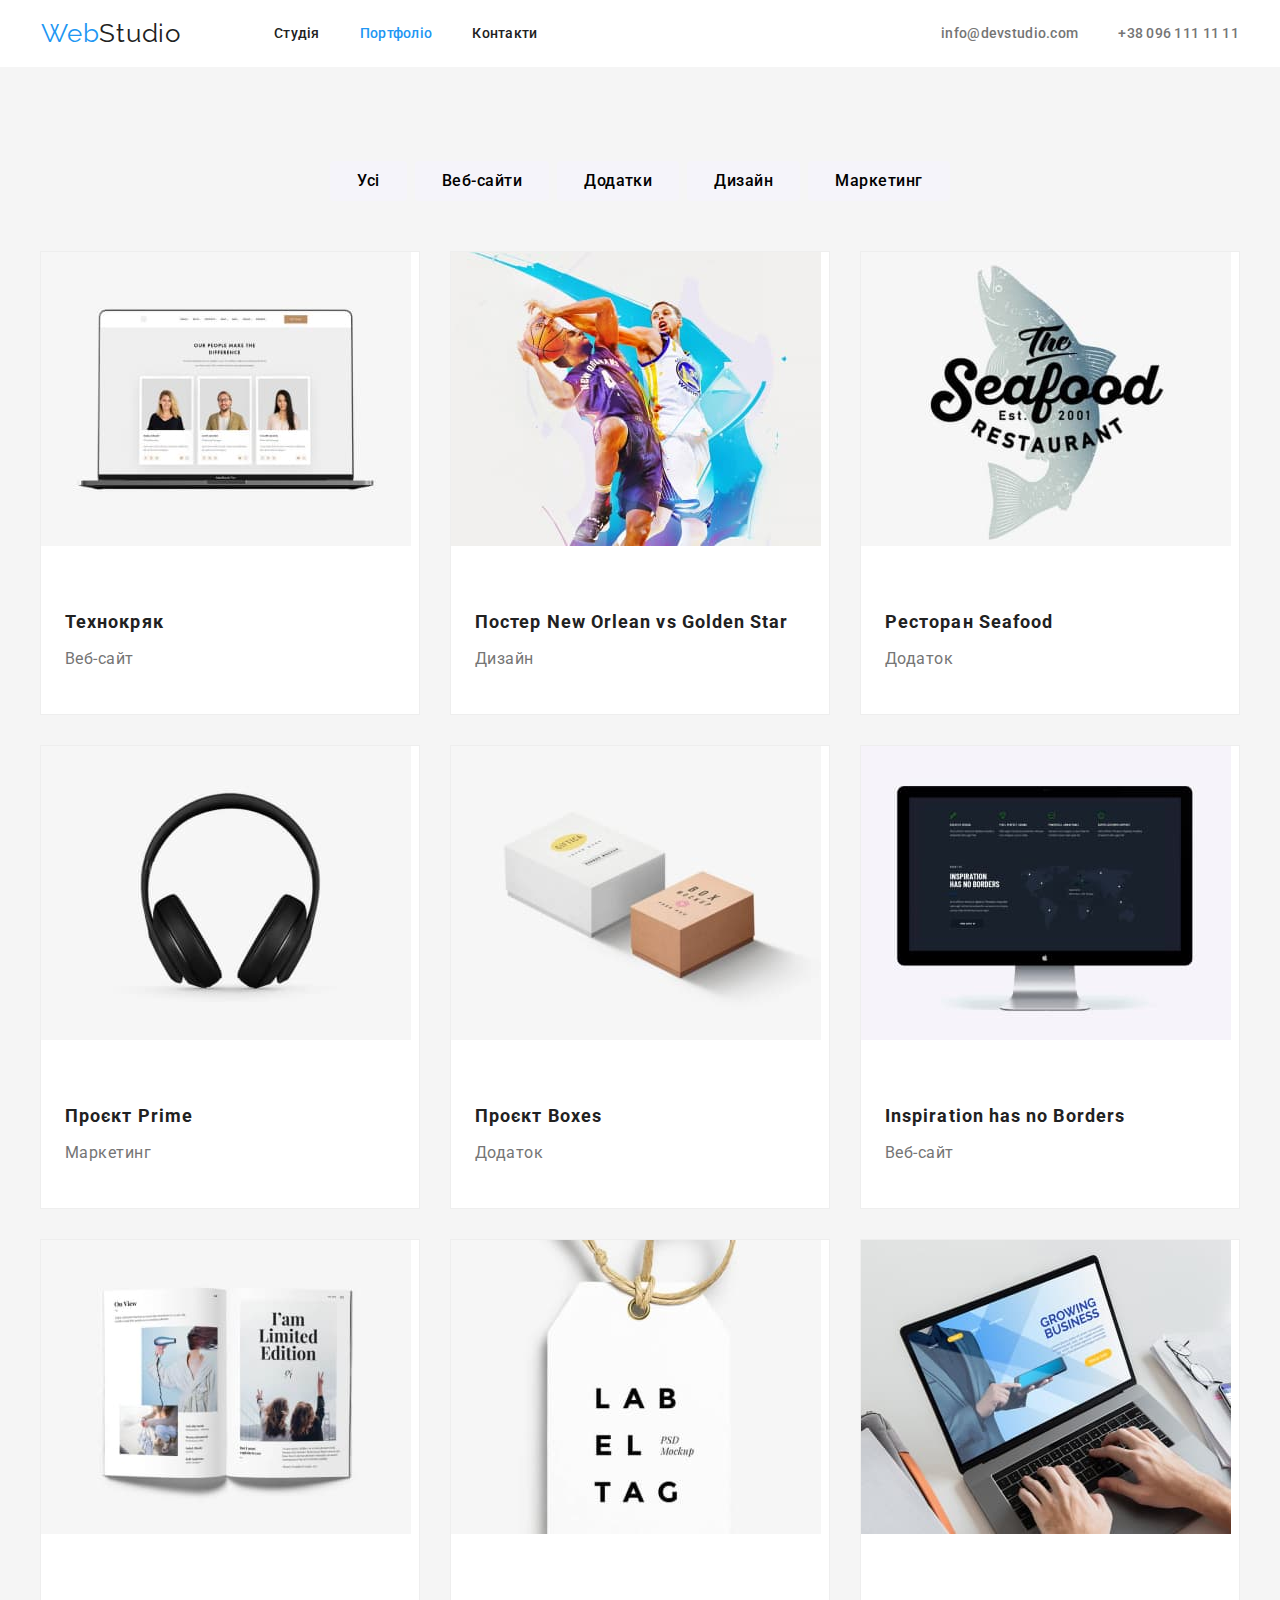
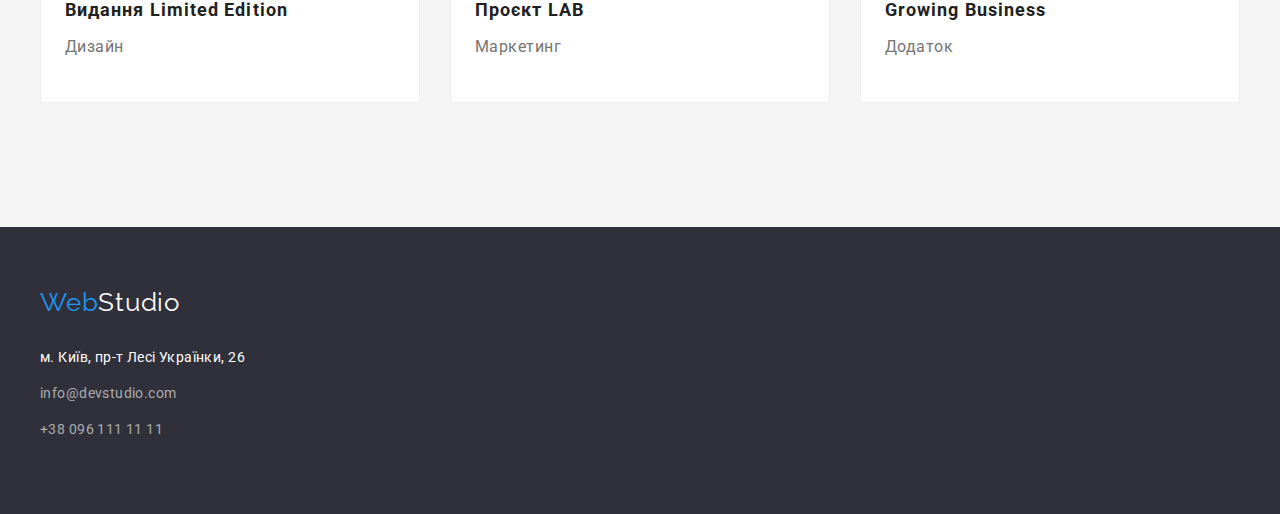
==== portfolio.html @ aa5d80b4 "Initial commit" ====
<!DOCTYPE html>
<html lang="uk">
<head>
    <meta charset="UTF-8">
    <meta http-equiv="X-UA-Compatible" content="IE=edge">
    <meta name="viewport" content="width=device-width, initial-scale=1.0">
    <title>Портфоліо</title>
    <link rel="preconnect" href="https://fonts.googleapis.com">
    <link rel="preconnect" href="https://fonts.gstatic.com" crossorigin>
    <link href="https://fonts.googleapis.com/css2?family=Raleway:wght@700&family=Roboto:wght@400;500;700;900&display=swap" rel="stylesheet">
        <link rel="stylesheet" href="https://cdnjs.cloudflare.com/ajax/libs/modern-normalize/1.1.0/modern-normalize.min.css">
    <link rel="stylesheet" href="./css/styles.css">
</head>
<body>
   <header class="page-header">
         <section class="section header">  
           <div class="container header">
        <nav class="site-nav">
            
        <a href="/" class="logo-link">
        <span class="logo-accent">Web</span>Studio
        </a>

        <ul class="site-nav list">
            <li class="item"><a href="./index.html" class="nav-link" >Студія</a></li>
            <li class="item"><a href="/" class="current nav-link">Портфоліо</a></li>
            <li class="item"><a href="#" class="nav-link">Контакти</a></li>

        </ul>
        </nav>

                <ul class="contacts list">
                 <li class="contacts-item"><a href="mailto:info@devstudio.com" class="nav-link contacts">info@devstudio.com</a></li>
                
                <li class="contacts-item"><a href="tel:+380961111111" class="nav-link contacts">+38 096 111 11 11</a>
                </li>
                </ul>
            </div>
    
    </section>
    </header>

<main>
    <section class="section portfolio">
<h1 class="visually-hidden">Портфоліо WebStudio</h1>

    <div class="container">
        <h2 class="visually-hidden">Фільтри</h2>
        <ul class="filter list">
        <li class="filter item"><button type="button" class="button filter">Усі</button></li>
        <li class="filter item"><button type="button" class="button filter">Веб-сайти</button></li>
        <li class="filter item"><button type="button" class="button filter">Додатки</button></li>
        <li class="filter item"><button type="button" class="button filter">Дизайн</button></li>
        <li class="filter item"><button type="button" class="button filter">Маркетинг</button></li>
    </ul>
<h2 class="visually-hidden">Проєкти WebStudio</h2>
    <ul class="projects list">
        <li class="projects item">
            <img src="./images/project1.jpg" alt="Веб-сайт Технокряку" width="370px"> <div class="project-fill">            <h3 class="project-title">Технокряк</h3>
            <p class="project-text">Веб-сайт</p></div>

        </li>
        <li class="projects item">
            <img src="./images/project2.jpg" alt="Постер New Orlean vs Golden Star" width="370px"> <div class="project-fill">            <h3 class="project-title">Постер New Orlean vs Golden Star</h3>
            <p class="project-text">Дизайн</p></div>

        </li>
        <li class="projects item">
            <img src="./images/project3.jpg" alt="Лого ресторану Seafood" width="370px"> <div class="project-fill">            <h3 class="project-title">Ресторан Seafood</h3>
            <p class="project-text">Додаток</p></div>

        </li>
        <li class="projects item">
            <img src="./images/project4.jpg" alt="Навушники Prime" width="370px"> <div class="project-fill">            <h3 class="project-title">Проєкт Prime</h3>
            <p class="project-text">Маркетинг</p></div>

        </li>
        <li class="projects item">
            <img src="./images/project5.jpg" alt="Лого проєкту Boxes" width="370px"> <div class="project-fill">            <h3 class="project-title">Проєкт Boxes</h3>
            <p class="project-text">Додаток</p></div>

        </li>
        <li class="projects item">
            <img src="./images/project6.jpg" alt="Веб-сайт Inspiration has no borders" width="370px"> <div class="project-fill">            <h3 class="project-title">Inspiration has no Borders</h3>
            <p class="project-text">Веб-сайт</p></div>

        </li>
        <li class="projects item">
            <img src="./images/project7.jpg" alt="Журнал Limited Edition" width="370px"> <div class="project-fill">            <h3 class="project-title">Видання Limited Edition</h3>
            <p class="project-text">Дизайн</p></div>

        </li>
        <li class="projects item">
            <img src="./images/project8.jpg" alt="Проєкт LAB" width="370px"> <div class="project-fill">            <h3 class="project-title">Проєкт LAB</h3>
            <p class="project-text">Маркетинг</p></div>

        </li>
        <li class="projects item">
            <img src="./images/project9.jpg" alt="Додаток Growing Business" width="370px"> <div class="project-fill">            <h3 class="project-title">Growing Business</h3>
            <p class="project-text">Додаток</p></div>

        </li>
    </ul>
</div>

</section>
</main>

    <footer class="page-footer">
    <section class="section footer">        
        <div class="container">
                <a href="/" class="logo-link footer">
        <span class="logo-accent">Web</span><span class="logo-footer">Studio</span>
        </a>

            <address class="address">
            <ul class="address list">
                <li>
                    <a href=https://goo.gl/maps/CPtrU1FHBa2aNyZL9 target="_blank" rel="noopener noreferrer nofollow" class="address-link map">м. Київ, пр-т Лесі Українки, 26</a>
                </li>
                <li>
                    <a href="mailto:info@devstudio.com" class="address-link">info@devstudio.com</a>
                </li>
                <li>
                    <a href="tel:+380961111111" class="address-link">+38 096 111 11 11</a>
                </li>
            </ul>
        </address>
        </div>
    </section>


    </footer>
</body>
</html>
---- css/styles.css ----
:root {
  --color-primary: #212121;
  --color-secondary: #757575;
  --color-accent: #2196f3;
  --color-highlight: #ffffff;
  --background-primary: #f5f5f5;
  --background-secondary: #f5f4fa;
  --background-accent: #2f303a;
  --color-active: #188ce8;
  --background-body: #e5e5e5;
  --border-color: #EEEEEE;
}

html {
  box-sizing: border-box;
}

*,
*::before,
*::after {
  box-sizing: inherit;
}

body {
  margin: 0px;
  background-color: var(--background-body);
  color: var(--color-primary);
  font-family: 'Roboto', sans-serif;
}

img {
    display: block;
    max-width: 100%;
    height: auto;
}

.container {
  width: 1230px;
  padding: 0 15px;
  margin-left: auto;
  margin-right: auto; 
  /* outline: 2px solid tomato; */
}

.container.header {
  display: flex;
  align-items: center;
  border: 1px solid transparent;
}

.button {
  border-radius: 4px;
  font-family: inherit;
  font-style: normal;

  display: inline-block;
  align-items: center;
  text-align: center;


  border: 1px solid transparent;
  cursor: pointer;
}

.list {
  list-style: none;
  padding: 0;
  margin: 0;
}

.section {
  background-color: var(--color-highlight);
  padding-bottom: 94px;
  padding-top: 94px;
}

.visually-hidden {
  position: absolute;
  white-space: nowrap;
  width: 1px;
  height: 1px;
  overflow: hidden;
  border: 0;
  padding: 0;
  clip: rect(0 0 0 0);
  clip-path: inset(50%);
  margin: -1px;
}

.site-nav {
  display: flex;
  align-items: center;
}



.site-nav .item:not(:last-child) {
  margin-right: 40px;
}



.contacts {
  font-weight: 500;
  font-size: 14px;
  line-height: 1.142;
  letter-spacing: 0.02em;
}

.contacts a {
  text-decoration: none;

  color: var(--color-secondary);
}
.contacts a:hover,
.contacts a:focus {
  color: var(--color-accent);
}


.nav-link {


  font-style: normal;
  font-weight: 500;
  font-size: 14px;
  line-height: 1.142px;
  letter-spacing: 0.02em;

  text-decoration: none;
  color: inherit;
}
.nav-link:hover,
.nav-link:focus {
  color: var(--color-accent);
}
.current {
  color: var(--color-accent);
}

.contacts.list {
  display: flex;
  margin-left: auto;
}

.contacts-item:not(:last-child) {
  margin-right: 40px;
}

.nav-link,
.nav-link.contacts {
  display: block;
  padding-top: 32px;
  padding-bottom: 32px;
}

.logo-link {
  text-decoration: none;
  color: inherit;

  font-family: 'Raleway', sans-serif;
  font-style: normal;

  font-size: 26px;
  line-height: 1.192;
  letter-spacing: 0.03em;
  display: inline-block;

    margin-right: 93px;
}
.logo-accent {
  color: var(--color-accent);
}



.section.portfolio {
  background-color: var(--background-primary);
}

.section.qualities {
  background-color: var(--background-primary);
}

.section.activities {
  background-color: var(--background-primary);
  padding-top: 0px;
}

.section.team {
  background-color: var(--color-highlight);
  padding-top: 94px;
}

.section.footer { background: var(--background-accent);
  padding-top: 60px;
  padding-bottom: 60px;
}

.section.header {
  background: var(--color-highlight);
  padding: 0px;
}

 .hero {
  background-color: var(--background-accent);
  text-align: center;
  padding-top: 200px;
  padding-bottom: 200px;
} 

.hero-title {
  margin-top: 0;
  margin-bottom: 30px;
  font-style: normal;
  font-weight: 900;
  font-size: 44px;
  line-height: 1.363;
  
  text-align: center;
  letter-spacing: 0.06em;
  text-transform: uppercase;

  color: var(--color-highlight);
  
}



.button.hero {
  box-shadow: 0px 4px 4px rgba(0, 0, 0, 0.15);
  padding: 11px 24px;
  min-width: 200px;
  letter-spacing: 0.06em;
  color: var(--color-highlight);
  background: var(--color-accent);
  font-weight: 700;
  font-size: 16px;
  line-height: 1.875;
}

.button.hero:hover,
.button.hero:focus {
  background: var(--color-active);
}

.section-title {
  font-style: normal;
  font-size: 36px;
  line-height: 1.166;
  text-align: center;
  letter-spacing: 0.03em;
  margin-bottom: 50px;
  margin-top: 0px;
  color: var(--color-primary);
}

.qualities.list {
  display:flex;
}

.quality-item {
  width:calc((100% - 3*30px) / 4);
}

.quality-item:not(:last-child) {
  margin-right: 30px;
}



.quality-title {
  align-items: center;
  
  font-style: normal;
  font-size: 14px;
  line-height: 1.142;
  letter-spacing: 0.03em;
  text-transform: uppercase;

  color: inherit;
  margin-top: 0px;
  margin-bottom: 10px;
}

.quality-text {
  font-style: normal;
  font-size: 14px;
  line-height: 1.714;

  letter-spacing: 0.03em;

  color: var(--color-secondary);

  display: inline-block;
  width: 270px;

  margin-top: 0;
  margin-bottom: 0;
  text-align: left;

}

.activities.list {
  display: flex;
}

.activities.item {
  width:calc((100%-2*30px)/3);
}

.activities.item:not(:last-child)
{margin-right: 30px;
}

.cards.list {
  display: flex;
}

.cards .item {
  width:calc( (100%-3*30px)/4) ;
}

.cards .item:not(:last-child){
  margin-right: 30px;
}

.card-title {
  font-style: normal;
  font-weight: 500;
  font-size: 16px;
  line-height: 1.1875;

  text-align: center;
  letter-spacing: 0.03em;

  color: inherit;

  margin-top: 30px;
  margin-bottom: 10px;
}

.card-text {
  font-style: normal;
  font-size: 16px;
  line-height: 1.1875;

  text-align: center;
  letter-spacing: 0.03em;

  color: var(--color-secondary);
  margin: 0;
  
}

.cards > .item { 
  box-shadow: 0px 1px 3px rgba(0, 0, 0, 0.12), 0px 1px 1px rgba(0, 0, 0, 0.14), 0px 2px 1px rgba(0, 0, 0, 0.2);
  border-radius: 0px 0px 4px 4px;
  border-bottom: 1px solid transparent;
}

.card.content { 
padding-bottom: 30px;
padding-left: 70px;
padding-right: 70px;
}





.logo-link.footer{
  padding-right: 0px;
  padding-bottom: 28px;
}

.logo-footer{
    color: var(--color-highlight);
}

.address {
  font-style: normal;

  font-size: 14px;
  line-height: 1.71;
  letter-spacing: 0.03em;
}

.address-link {
  text-decoration: none;
  display: inline-block;
  margin-bottom: 12px;
  color: rgba(255, 255, 255, 0.6);
}

.address-link:hover,
.address-link:focus {
  color: var(--color-accent);
}

.address-link.map {
  color: var(--color-highlight);
}

/* PORTFOLIO EXCLUSIVE */

.filter.list {
  display: flex;
  align-items: center;
  justify-content: center;
  margin-bottom: 50px;
}


.filter.item:not(:last-child) {
  margin-right: 8px;
}

.button.filter {
  font-weight: 500;
  font-size: 16px;
  line-height: 1.625;
  letter-spacing: 0.03em;

  background: var(--background-secondary);  

  padding: 6px 26px;
  /* min-width: 67px; */

}

.button.filter:hover,
.button.filter:focus {
  background: var(--color-active);
  color: var(--color-highlight);
  background: var(--color-accent);
  border-radius: 4px;
  box-shadow: 0px 3px 1px rgba(0, 0, 0, 0.1), 0px 1px 2px rgba(0, 0, 0, 0.08),
    0px 2px 2px rgba(0, 0, 0, 0.12);

    
}

.projects.list {
  display: flex;
  flex-wrap: wrap;
}

.projects.item {
  width:calc((100% - 2*30px) / 3);
margin-right: 30px;
margin-bottom: 30px;

border: 1px solid var(--border-color);
background-color: var(--color-highlight);
}

.projects.item:nth-child(3n) {
  margin-right: 0px;
}

 .projects.item:last-child(-n+3) { 
 margin-bottom: 0px; 
 } 

.projects.item > img {
  margin-bottom: 20px;
}

.project-title {
  font-style: normal;
  font-size: 18px;
  line-height: 2;
  letter-spacing: 0.06em;
  margin-bottom: 4px;
}

.project-text {
  font-style: normal;
  font-size: 16px;
  line-height: 1.875;

  letter-spacing: 0.03em;

  color: var(--color-secondary);

  margin-top: 0px;
  margin-bottom: 20px;
}

.project-fill {
  padding: 20px 24px;
}
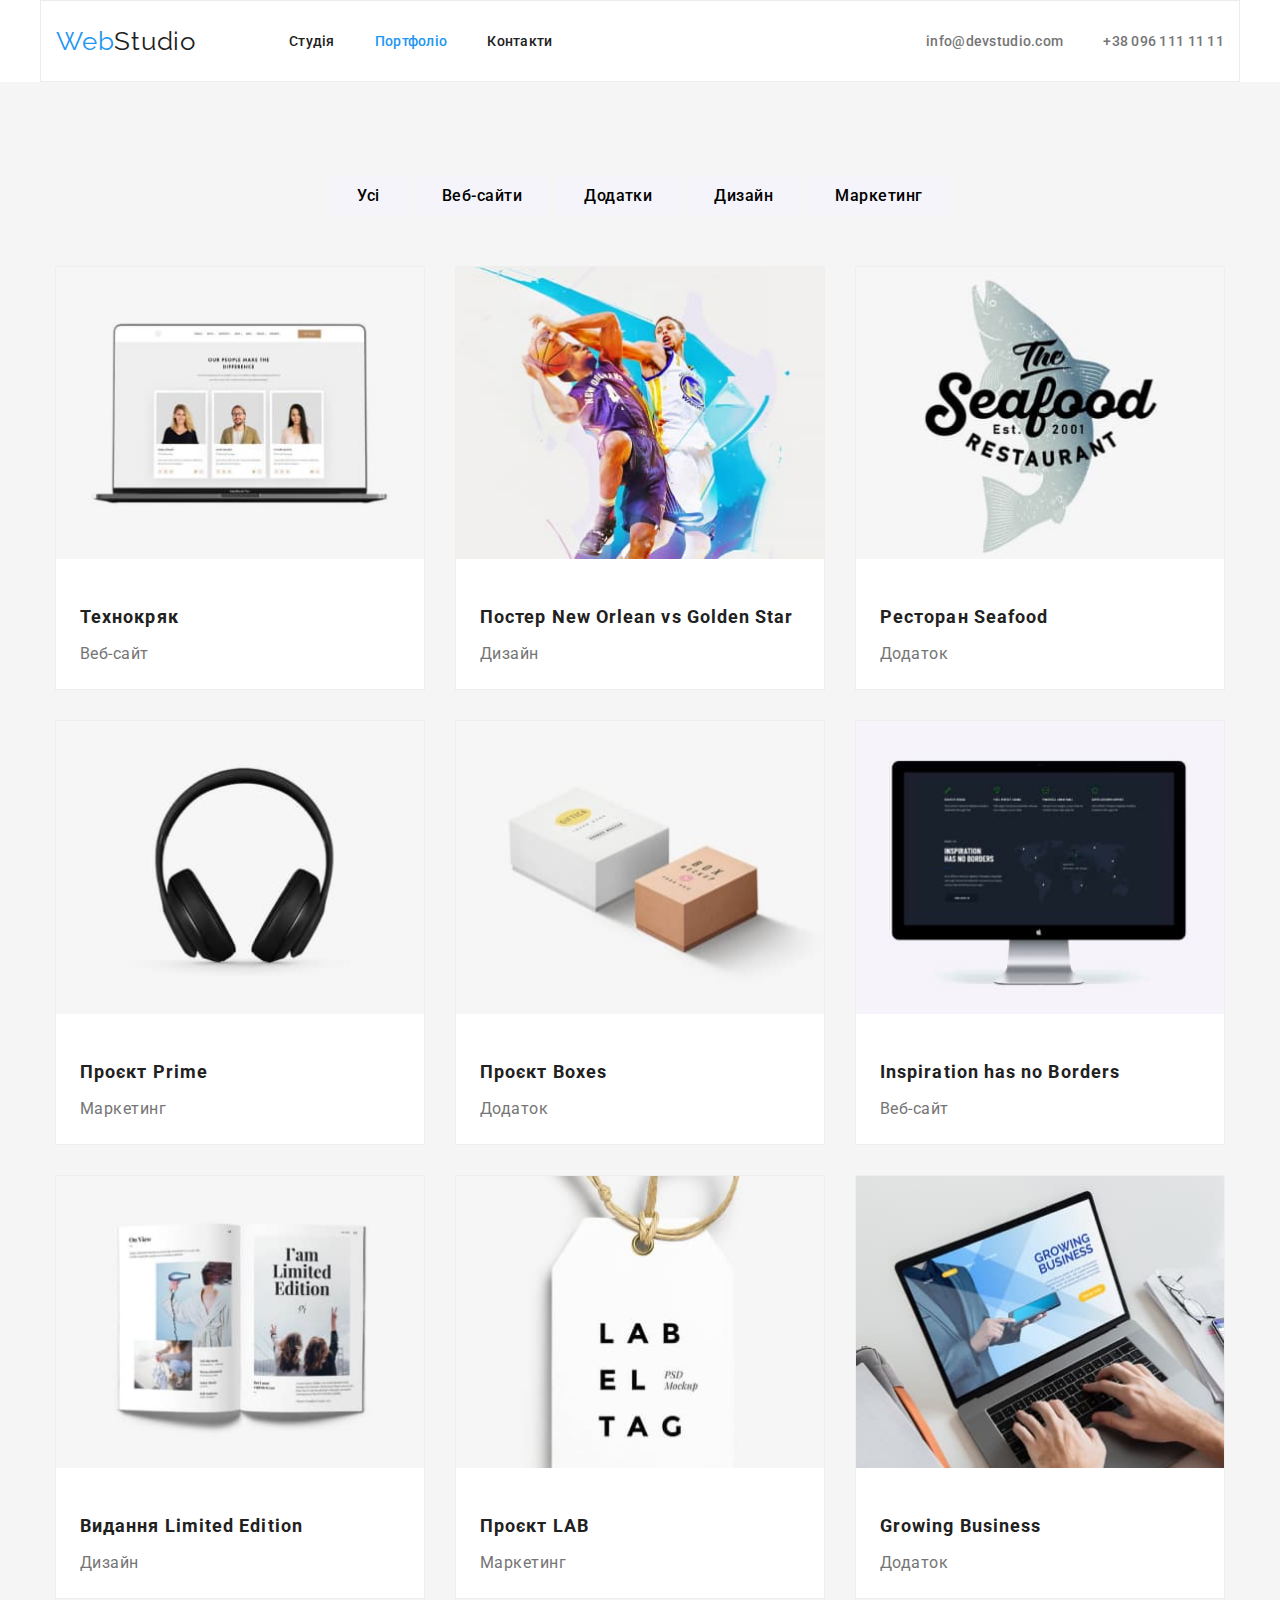
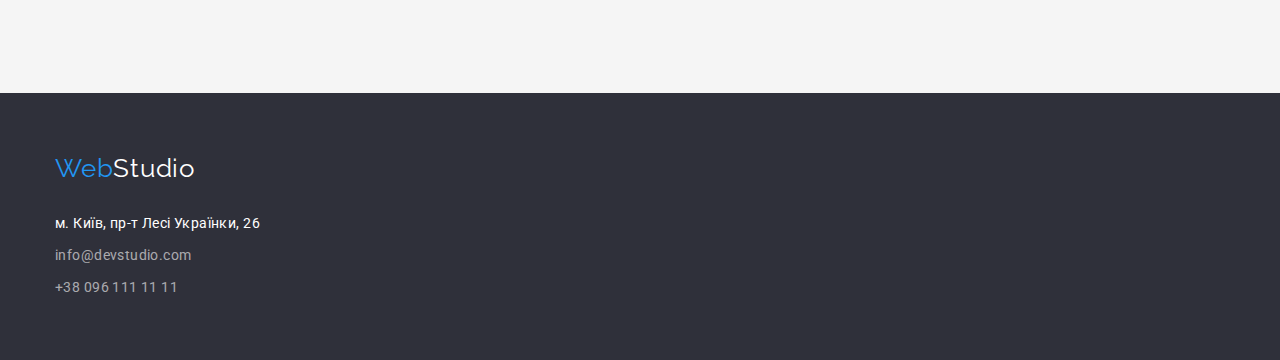
==== commit 0c6b03ce: "Fixes minor mistakes" ====
--- a/portfolio.html
+++ b/portfolio.html
@@ -41,9 +41,9 @@
     </header>
 
 <main>
+
+<h1 class="visually-hidden">Портфоліо WebStudio</h1>
     <section class="section portfolio">
-<h1 class="visually-hidden">Портфоліо WebStudio</h1>
-
     <div class="container">
         <h2 class="visually-hidden">Фільтри</h2>
         <ul class="filter list">
@@ -115,13 +115,13 @@
 
             <address class="address">
             <ul class="address list">
-                <li>
+                <li class="address item">
                     <a href=https://goo.gl/maps/CPtrU1FHBa2aNyZL9 target="_blank" rel="noopener noreferrer nofollow" class="address-link map">м. Київ, пр-т Лесі Українки, 26</a>
                 </li>
-                <li>
+                <li class="address item">
                     <a href="mailto:info@devstudio.com" class="address-link">info@devstudio.com</a>
                 </li>
-                <li>
+                <li class="address item">
                     <a href="tel:+380961111111" class="address-link">+38 096 111 11 11</a>
                 </li>
             </ul>
--- a/css/styles.css
+++ b/css/styles.css
@@ -9,6 +9,7 @@
   --color-active: #188ce8;
   --background-body: #e5e5e5;
   --border-color: #EEEEEE;
+  --border-color-secondary: #ECECEC;
 }
 
 html {
@@ -35,7 +36,7 @@
 }
 
 .container {
-  width: 1230px;
+  width: 1200px;
   padding: 0 15px;
   margin-left: auto;
   margin-right: auto; 
@@ -45,7 +46,7 @@
 .container.header {
   display: flex;
   align-items: center;
-  border: 1px solid transparent;
+  border: 1px solid var(--border-color-secondary)
 }
 
 .button {
@@ -124,7 +125,7 @@
   font-style: normal;
   font-weight: 500;
   font-size: 14px;
-  line-height: 1.142px;
+  line-height: 1.142;
   letter-spacing: 0.02em;
 
   text-decoration: none;
@@ -168,6 +169,8 @@
 
     margin-right: 93px;
 }
+
+
 .logo-accent {
   color: var(--color-accent);
 }
@@ -336,7 +339,6 @@
 
   color: inherit;
 
-  margin-top: 30px;
   margin-bottom: 10px;
 }
 
@@ -361,8 +363,7 @@
 
 .card.content { 
 padding-bottom: 30px;
-padding-left: 70px;
-padding-right: 70px;
+padding-top: 30px;
 }
 
 
@@ -386,15 +387,18 @@
   letter-spacing: 0.03em;
 }
 
+.address.item:not(:last-child) {
+  margin-bottom: 8px;
+}
+
 .address-link {
   text-decoration: none;
   display: inline-block;
-  margin-bottom: 12px;
   color: rgba(255, 255, 255, 0.6);
 }
 
-.address-link:hover,
-.address-link:focus {
+.address-link.map:hover,.address-link:hover,
+.address-link.map:focus,.address-link:focus {
   color: var(--color-accent);
 }
 
@@ -459,7 +463,7 @@
   margin-right: 0px;
 }
 
- .projects.item:last-child(-n+3) { 
+ .projects.item:nth-last-child(-n+3) { 
  margin-bottom: 0px; 
  } 
 
@@ -473,6 +477,7 @@
   line-height: 2;
   letter-spacing: 0.06em;
   margin-bottom: 4px;
+  margin-top: 0px;
 }
 
 .project-text {
@@ -485,7 +490,7 @@
   color: var(--color-secondary);
 
   margin-top: 0px;
-  margin-bottom: 20px;
+  margin-bottom: 0px;
 }
 
 .project-fill {
